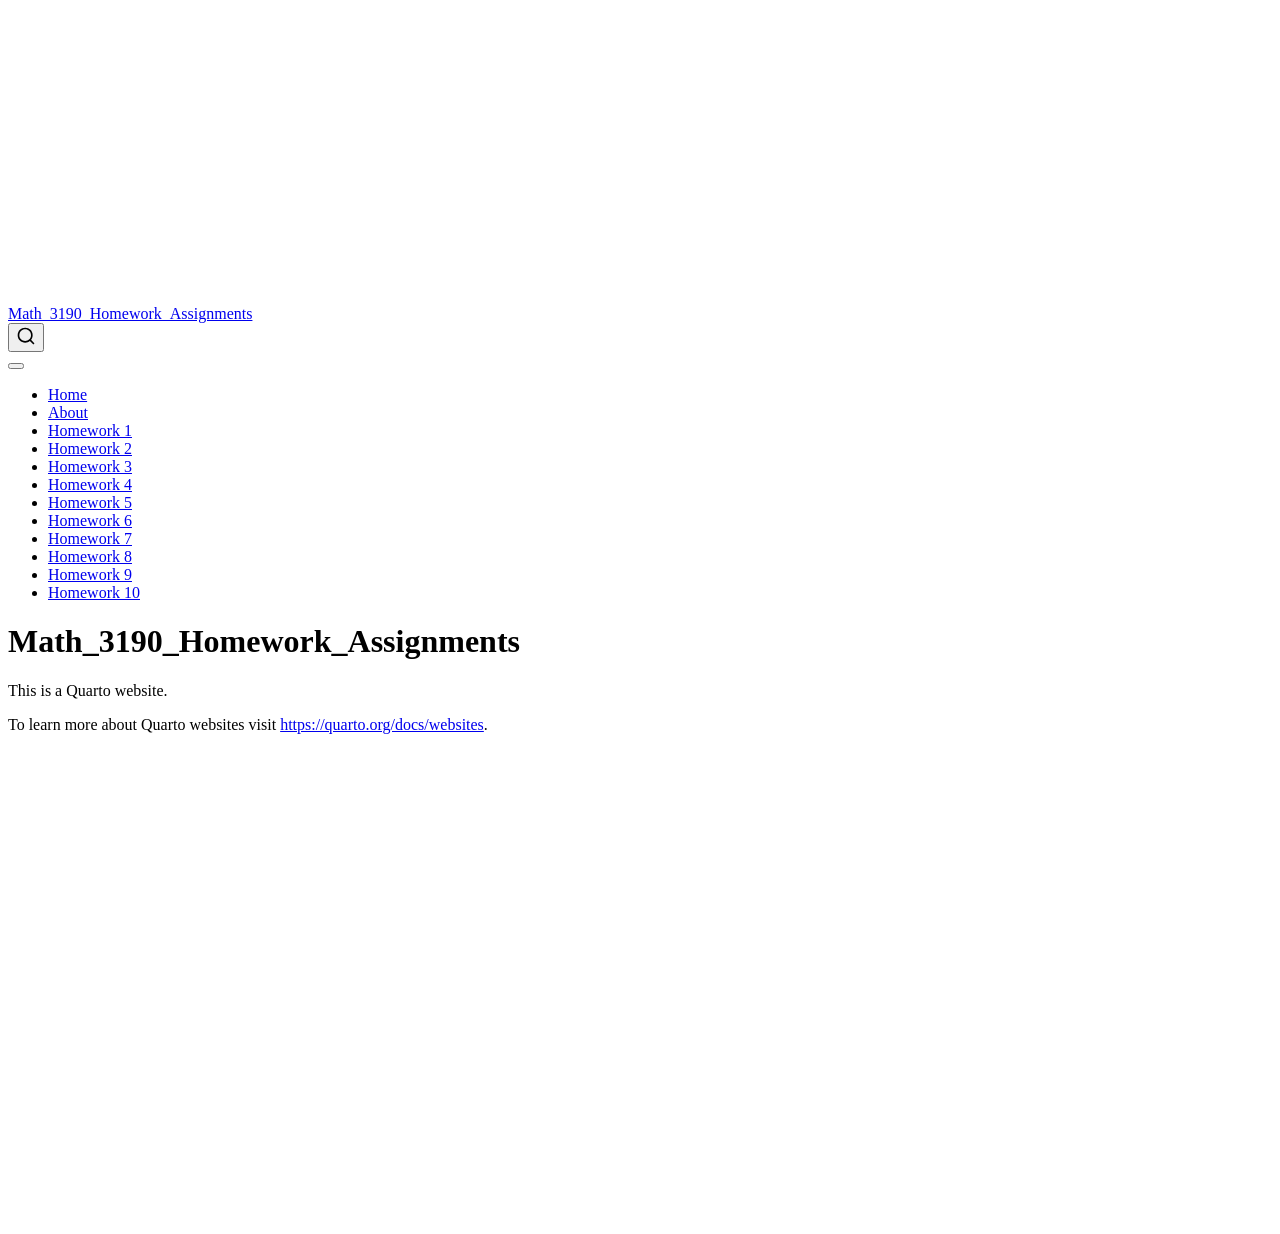
==== docs/index.html @ ed467b27 "Rendered Quarto Website Project" ====
<!DOCTYPE html>
<html xmlns="http://www.w3.org/1999/xhtml" lang="en" xml:lang="en"><head>

<meta charset="utf-8">
<meta name="generator" content="quarto-1.8.27">

<meta name="viewport" content="width=device-width, initial-scale=1.0, user-scalable=yes">


<title>Math_3190_Homework_Assignments</title>
<style>
code{white-space: pre-wrap;}
span.smallcaps{font-variant: small-caps;}
div.columns{display: flex; gap: min(4vw, 1.5em);}
div.column{flex: auto; overflow-x: auto;}
div.hanging-indent{margin-left: 1.5em; text-indent: -1.5em;}
ul.task-list{list-style: none;}
ul.task-list li input[type="checkbox"] {
  width: 0.8em;
  margin: 0 0.8em 0.2em -1em; /* quarto-specific, see https://github.com/quarto-dev/quarto-cli/issues/4556 */ 
  vertical-align: middle;
}
</style>


<script src="site_libs/quarto-nav/quarto-nav.js"></script>
<script src="site_libs/quarto-nav/headroom.min.js"></script>
<script src="site_libs/clipboard/clipboard.min.js"></script>
<script src="site_libs/quarto-search/autocomplete.umd.js"></script>
<script src="site_libs/quarto-search/fuse.min.js"></script>
<script src="site_libs/quarto-search/quarto-search.js"></script>
<meta name="quarto:offset" content="./">
<script src="site_libs/quarto-html/quarto.js" type="module"></script>
<script src="site_libs/quarto-html/tabsets/tabsets.js" type="module"></script>
<script src="site_libs/quarto-html/axe/axe-check.js" type="module"></script>
<script src="site_libs/quarto-html/popper.min.js"></script>
<script src="site_libs/quarto-html/tippy.umd.min.js"></script>
<script src="site_libs/quarto-html/anchor.min.js"></script>
<link href="site_libs/quarto-html/tippy.css" rel="stylesheet">
<link href="site_libs/quarto-html/quarto-syntax-highlighting-ed96de9b727972fe78a7b5d16c58bf87.css" rel="stylesheet" id="quarto-text-highlighting-styles">
<script src="site_libs/bootstrap/bootstrap.min.js"></script>
<link href="site_libs/bootstrap/bootstrap-icons.css" rel="stylesheet">
<link href="site_libs/bootstrap/bootstrap-5b4ad623e5705c0698d39aec6f10cf02.min.css" rel="stylesheet" append-hash="true" id="quarto-bootstrap" data-mode="light">
<script id="quarto-search-options" type="application/json">{
  "location": "navbar",
  "copy-button": false,
  "collapse-after": 3,
  "panel-placement": "end",
  "type": "overlay",
  "limit": 50,
  "keyboard-shortcut": [
    "f",
    "/",
    "s"
  ],
  "show-item-context": false,
  "language": {
    "search-no-results-text": "No results",
    "search-matching-documents-text": "matching documents",
    "search-copy-link-title": "Copy link to search",
    "search-hide-matches-text": "Hide additional matches",
    "search-more-match-text": "more match in this document",
    "search-more-matches-text": "more matches in this document",
    "search-clear-button-title": "Clear",
    "search-text-placeholder": "",
    "search-detached-cancel-button-title": "Cancel",
    "search-submit-button-title": "Submit",
    "search-label": "Search"
  }
}</script>


<link rel="stylesheet" href="styles.css">
</head>

<body class="nav-fixed quarto-light">

<div id="quarto-search-results"></div>
  <header id="quarto-header" class="headroom fixed-top">
    <nav class="navbar navbar-expand-lg " data-bs-theme="dark">
      <div class="navbar-container container-fluid">
      <div class="navbar-brand-container mx-auto">
    <a class="navbar-brand" href="./index.html">
    <span class="navbar-title">Math_3190_Homework_Assignments</span>
    </a>
  </div>
            <div id="quarto-search" class="" title="Search"></div>
          <button class="navbar-toggler" type="button" data-bs-toggle="collapse" data-bs-target="#navbarCollapse" aria-controls="navbarCollapse" role="menu" aria-expanded="false" aria-label="Toggle navigation" onclick="if (window.quartoToggleHeadroom) { window.quartoToggleHeadroom(); }">
  <span class="navbar-toggler-icon"></span>
</button>
          <div class="collapse navbar-collapse" id="navbarCollapse">
            <ul class="navbar-nav navbar-nav-scroll me-auto">
  <li class="nav-item">
    <a class="nav-link active" href="./index.html" aria-current="page"> 
<span class="menu-text">Home</span></a>
  </li>  
  <li class="nav-item">
    <a class="nav-link" href="./about.html"> 
<span class="menu-text">About</span></a>
  </li>  
  <li class="nav-item">
    <a class="nav-link" href="./Homework/Homework_1.html"> 
<span class="menu-text">Homework 1</span></a>
  </li>  
  <li class="nav-item">
    <a class="nav-link" href="./Homework/Homework_2.html"> 
<span class="menu-text">Homework 2</span></a>
  </li>  
  <li class="nav-item">
    <a class="nav-link" href="./Homework/Homework_3.html"> 
<span class="menu-text">Homework 3</span></a>
  </li>  
  <li class="nav-item">
    <a class="nav-link" href="./Homework/Homework_4.html"> 
<span class="menu-text">Homework 4</span></a>
  </li>  
  <li class="nav-item">
    <a class="nav-link" href="./Homework/Homework_5.html"> 
<span class="menu-text">Homework 5</span></a>
  </li>  
  <li class="nav-item">
    <a class="nav-link" href="./Homework/Homework_6.html"> 
<span class="menu-text">Homework 6</span></a>
  </li>  
  <li class="nav-item">
    <a class="nav-link" href="./Homework/Homework_7.html"> 
<span class="menu-text">Homework 7</span></a>
  </li>  
  <li class="nav-item">
    <a class="nav-link" href="./Homework/Homework_8.html"> 
<span class="menu-text">Homework 8</span></a>
  </li>  
  <li class="nav-item">
    <a class="nav-link" href="./Homework/Homework_9.html"> 
<span class="menu-text">Homework 9</span></a>
  </li>  
  <li class="nav-item">
    <a class="nav-link" href="./Homework/Homework_10.html"> 
<span class="menu-text">Homework 10</span></a>
  </li>  
</ul>
          </div> <!-- /navcollapse -->
            <div class="quarto-navbar-tools">
</div>
      </div> <!-- /container-fluid -->
    </nav>
</header>
<!-- content -->
<div id="quarto-content" class="quarto-container page-columns page-rows-contents page-layout-article page-navbar">
<!-- sidebar -->
<!-- margin-sidebar -->
    <div id="quarto-margin-sidebar" class="sidebar margin-sidebar zindex-bottom">
        
    </div>
<!-- main -->
<main class="content" id="quarto-document-content">

<header id="title-block-header" class="quarto-title-block default">
<div class="quarto-title">
<h1 class="title">Math_3190_Homework_Assignments</h1>
</div>



<div class="quarto-title-meta">

    
  
    
  </div>
  


</header>


<p>This is a Quarto website.</p>
<p>To learn more about Quarto websites visit <a href="https://quarto.org/docs/websites" class="uri">https://quarto.org/docs/websites</a>.</p>



</main> <!-- /main -->
<script id="quarto-html-after-body" type="application/javascript">
  window.document.addEventListener("DOMContentLoaded", function (event) {
    const icon = "";
    const anchorJS = new window.AnchorJS();
    anchorJS.options = {
      placement: 'right',
      icon: icon
    };
    anchorJS.add('.anchored');
    const isCodeAnnotation = (el) => {
      for (const clz of el.classList) {
        if (clz.startsWith('code-annotation-')) {                     
          return true;
        }
      }
      return false;
    }
    const onCopySuccess = function(e) {
      // button target
      const button = e.trigger;
      // don't keep focus
      button.blur();
      // flash "checked"
      button.classList.add('code-copy-button-checked');
      var currentTitle = button.getAttribute("title");
      button.setAttribute("title", "Copied!");
      let tooltip;
      if (window.bootstrap) {
        button.setAttribute("data-bs-toggle", "tooltip");
        button.setAttribute("data-bs-placement", "left");
        button.setAttribute("data-bs-title", "Copied!");
        tooltip = new bootstrap.Tooltip(button, 
          { trigger: "manual", 
            customClass: "code-copy-button-tooltip",
            offset: [0, -8]});
        tooltip.show();    
      }
      setTimeout(function() {
        if (tooltip) {
          tooltip.hide();
          button.removeAttribute("data-bs-title");
          button.removeAttribute("data-bs-toggle");
          button.removeAttribute("data-bs-placement");
        }
        button.setAttribute("title", currentTitle);
        button.classList.remove('code-copy-button-checked');
      }, 1000);
      // clear code selection
      e.clearSelection();
    }
    const getTextToCopy = function(trigger) {
      const outerScaffold = trigger.parentElement.cloneNode(true);
      const codeEl = outerScaffold.querySelector('code');
      for (const childEl of codeEl.children) {
        if (isCodeAnnotation(childEl)) {
          childEl.remove();
        }
      }
      return codeEl.innerText;
    }
    const clipboard = new window.ClipboardJS('.code-copy-button:not([data-in-quarto-modal])', {
      text: getTextToCopy
    });
    clipboard.on('success', onCopySuccess);
    if (window.document.getElementById('quarto-embedded-source-code-modal')) {
      const clipboardModal = new window.ClipboardJS('.code-copy-button[data-in-quarto-modal]', {
        text: getTextToCopy,
        container: window.document.getElementById('quarto-embedded-source-code-modal')
      });
      clipboardModal.on('success', onCopySuccess);
    }
      var localhostRegex = new RegExp(/^(?:http|https):\/\/localhost\:?[0-9]*\//);
      var mailtoRegex = new RegExp(/^mailto:/);
        var filterRegex = new RegExp('/' + window.location.host + '/');
      var isInternal = (href) => {
          return filterRegex.test(href) || localhostRegex.test(href) || mailtoRegex.test(href);
      }
      // Inspect non-navigation links and adorn them if external
     var links = window.document.querySelectorAll('a[href]:not(.nav-link):not(.navbar-brand):not(.toc-action):not(.sidebar-link):not(.sidebar-item-toggle):not(.pagination-link):not(.no-external):not([aria-hidden]):not(.dropdown-item):not(.quarto-navigation-tool):not(.about-link)');
      for (var i=0; i<links.length; i++) {
        const link = links[i];
        if (!isInternal(link.href)) {
          // undo the damage that might have been done by quarto-nav.js in the case of
          // links that we want to consider external
          if (link.dataset.originalHref !== undefined) {
            link.href = link.dataset.originalHref;
          }
        }
      }
    function tippyHover(el, contentFn, onTriggerFn, onUntriggerFn) {
      const config = {
        allowHTML: true,
        maxWidth: 500,
        delay: 100,
        arrow: false,
        appendTo: function(el) {
            return el.parentElement;
        },
        interactive: true,
        interactiveBorder: 10,
        theme: 'quarto',
        placement: 'bottom-start',
      };
      if (contentFn) {
        config.content = contentFn;
      }
      if (onTriggerFn) {
        config.onTrigger = onTriggerFn;
      }
      if (onUntriggerFn) {
        config.onUntrigger = onUntriggerFn;
      }
      window.tippy(el, config); 
    }
    const noterefs = window.document.querySelectorAll('a[role="doc-noteref"]');
    for (var i=0; i<noterefs.length; i++) {
      const ref = noterefs[i];
      tippyHover(ref, function() {
        // use id or data attribute instead here
        let href = ref.getAttribute('data-footnote-href') || ref.getAttribute('href');
        try { href = new URL(href).hash; } catch {}
        const id = href.replace(/^#\/?/, "");
        const note = window.document.getElementById(id);
        if (note) {
          return note.innerHTML;
        } else {
          return "";
        }
      });
    }
    const xrefs = window.document.querySelectorAll('a.quarto-xref');
    const processXRef = (id, note) => {
      // Strip column container classes
      const stripColumnClz = (el) => {
        el.classList.remove("page-full", "page-columns");
        if (el.children) {
          for (const child of el.children) {
            stripColumnClz(child);
          }
        }
      }
      stripColumnClz(note)
      if (id === null || id.startsWith('sec-')) {
        // Special case sections, only their first couple elements
        const container = document.createElement("div");
        if (note.children && note.children.length > 2) {
          container.appendChild(note.children[0].cloneNode(true));
          for (let i = 1; i < note.children.length; i++) {
            const child = note.children[i];
            if (child.tagName === "P" && child.innerText === "") {
              continue;
            } else {
              container.appendChild(child.cloneNode(true));
              break;
            }
          }
          if (window.Quarto?.typesetMath) {
            window.Quarto.typesetMath(container);
          }
          return container.innerHTML
        } else {
          if (window.Quarto?.typesetMath) {
            window.Quarto.typesetMath(note);
          }
          return note.innerHTML;
        }
      } else {
        // Remove any anchor links if they are present
        const anchorLink = note.querySelector('a.anchorjs-link');
        if (anchorLink) {
          anchorLink.remove();
        }
        if (window.Quarto?.typesetMath) {
          window.Quarto.typesetMath(note);
        }
        if (note.classList.contains("callout")) {
          return note.outerHTML;
        } else {
          return note.innerHTML;
        }
      }
    }
    for (var i=0; i<xrefs.length; i++) {
      const xref = xrefs[i];
      tippyHover(xref, undefined, function(instance) {
        instance.disable();
        let url = xref.getAttribute('href');
        let hash = undefined; 
        if (url.startsWith('#')) {
          hash = url;
        } else {
          try { hash = new URL(url).hash; } catch {}
        }
        if (hash) {
          const id = hash.replace(/^#\/?/, "");
          const note = window.document.getElementById(id);
          if (note !== null) {
            try {
              const html = processXRef(id, note.cloneNode(true));
              instance.setContent(html);
            } finally {
              instance.enable();
              instance.show();
            }
          } else {
            // See if we can fetch this
            fetch(url.split('#')[0])
            .then(res => res.text())
            .then(html => {
              const parser = new DOMParser();
              const htmlDoc = parser.parseFromString(html, "text/html");
              const note = htmlDoc.getElementById(id);
              if (note !== null) {
                const html = processXRef(id, note);
                instance.setContent(html);
              } 
            }).finally(() => {
              instance.enable();
              instance.show();
            });
          }
        } else {
          // See if we can fetch a full url (with no hash to target)
          // This is a special case and we should probably do some content thinning / targeting
          fetch(url)
          .then(res => res.text())
          .then(html => {
            const parser = new DOMParser();
            const htmlDoc = parser.parseFromString(html, "text/html");
            const note = htmlDoc.querySelector('main.content');
            if (note !== null) {
              // This should only happen for chapter cross references
              // (since there is no id in the URL)
              // remove the first header
              if (note.children.length > 0 && note.children[0].tagName === "HEADER") {
                note.children[0].remove();
              }
              const html = processXRef(null, note);
              instance.setContent(html);
            } 
          }).finally(() => {
            instance.enable();
            instance.show();
          });
        }
      }, function(instance) {
      });
    }
        let selectedAnnoteEl;
        const selectorForAnnotation = ( cell, annotation) => {
          let cellAttr = 'data-code-cell="' + cell + '"';
          let lineAttr = 'data-code-annotation="' +  annotation + '"';
          const selector = 'span[' + cellAttr + '][' + lineAttr + ']';
          return selector;
        }
        const selectCodeLines = (annoteEl) => {
          const doc = window.document;
          const targetCell = annoteEl.getAttribute("data-target-cell");
          const targetAnnotation = annoteEl.getAttribute("data-target-annotation");
          const annoteSpan = window.document.querySelector(selectorForAnnotation(targetCell, targetAnnotation));
          const lines = annoteSpan.getAttribute("data-code-lines").split(",");
          const lineIds = lines.map((line) => {
            return targetCell + "-" + line;
          })
          let top = null;
          let height = null;
          let parent = null;
          if (lineIds.length > 0) {
              //compute the position of the single el (top and bottom and make a div)
              const el = window.document.getElementById(lineIds[0]);
              top = el.offsetTop;
              height = el.offsetHeight;
              parent = el.parentElement.parentElement;
            if (lineIds.length > 1) {
              const lastEl = window.document.getElementById(lineIds[lineIds.length - 1]);
              const bottom = lastEl.offsetTop + lastEl.offsetHeight;
              height = bottom - top;
            }
            if (top !== null && height !== null && parent !== null) {
              // cook up a div (if necessary) and position it 
              let div = window.document.getElementById("code-annotation-line-highlight");
              if (div === null) {
                div = window.document.createElement("div");
                div.setAttribute("id", "code-annotation-line-highlight");
                div.style.position = 'absolute';
                parent.appendChild(div);
              }
              div.style.top = top - 2 + "px";
              div.style.height = height + 4 + "px";
              div.style.left = 0;
              let gutterDiv = window.document.getElementById("code-annotation-line-highlight-gutter");
              if (gutterDiv === null) {
                gutterDiv = window.document.createElement("div");
                gutterDiv.setAttribute("id", "code-annotation-line-highlight-gutter");
                gutterDiv.style.position = 'absolute';
                const codeCell = window.document.getElementById(targetCell);
                const gutter = codeCell.querySelector('.code-annotation-gutter');
                gutter.appendChild(gutterDiv);
              }
              gutterDiv.style.top = top - 2 + "px";
              gutterDiv.style.height = height + 4 + "px";
            }
            selectedAnnoteEl = annoteEl;
          }
        };
        const unselectCodeLines = () => {
          const elementsIds = ["code-annotation-line-highlight", "code-annotation-line-highlight-gutter"];
          elementsIds.forEach((elId) => {
            const div = window.document.getElementById(elId);
            if (div) {
              div.remove();
            }
          });
          selectedAnnoteEl = undefined;
        };
          // Handle positioning of the toggle
      window.addEventListener(
        "resize",
        throttle(() => {
          elRect = undefined;
          if (selectedAnnoteEl) {
            selectCodeLines(selectedAnnoteEl);
          }
        }, 10)
      );
      function throttle(fn, ms) {
      let throttle = false;
      let timer;
        return (...args) => {
          if(!throttle) { // first call gets through
              fn.apply(this, args);
              throttle = true;
          } else { // all the others get throttled
              if(timer) clearTimeout(timer); // cancel #2
              timer = setTimeout(() => {
                fn.apply(this, args);
                timer = throttle = false;
              }, ms);
          }
        };
      }
        // Attach click handler to the DT
        const annoteDls = window.document.querySelectorAll('dt[data-target-cell]');
        for (const annoteDlNode of annoteDls) {
          annoteDlNode.addEventListener('click', (event) => {
            const clickedEl = event.target;
            if (clickedEl !== selectedAnnoteEl) {
              unselectCodeLines();
              const activeEl = window.document.querySelector('dt[data-target-cell].code-annotation-active');
              if (activeEl) {
                activeEl.classList.remove('code-annotation-active');
              }
              selectCodeLines(clickedEl);
              clickedEl.classList.add('code-annotation-active');
            } else {
              // Unselect the line
              unselectCodeLines();
              clickedEl.classList.remove('code-annotation-active');
            }
          });
        }
    const findCites = (el) => {
      const parentEl = el.parentElement;
      if (parentEl) {
        const cites = parentEl.dataset.cites;
        if (cites) {
          return {
            el,
            cites: cites.split(' ')
          };
        } else {
          return findCites(el.parentElement)
        }
      } else {
        return undefined;
      }
    };
    var bibliorefs = window.document.querySelectorAll('a[role="doc-biblioref"]');
    for (var i=0; i<bibliorefs.length; i++) {
      const ref = bibliorefs[i];
      const citeInfo = findCites(ref);
      if (citeInfo) {
        tippyHover(citeInfo.el, function() {
          var popup = window.document.createElement('div');
          citeInfo.cites.forEach(function(cite) {
            var citeDiv = window.document.createElement('div');
            citeDiv.classList.add('hanging-indent');
            citeDiv.classList.add('csl-entry');
            var biblioDiv = window.document.getElementById('ref-' + cite);
            if (biblioDiv) {
              citeDiv.innerHTML = biblioDiv.innerHTML;
            }
            popup.appendChild(citeDiv);
          });
          return popup.innerHTML;
        });
      }
    }
  });
  </script>
</div> <!-- /content -->




</body></html>
---- docs/site_libs/quarto-html/tippy.css ----
.tippy-box[data-animation=fade][data-state=hidden]{opacity:0}[data-tippy-root]{max-width:calc(100vw - 10px)}.tippy-box{position:relative;background-color:#333;color:#fff;border-radius:4px;font-size:14px;line-height:1.4;white-space:normal;outline:0;transition-property:transform,visibility,opacity}.tippy-box[data-placement^=top]>.tippy-arrow{bottom:0}.tippy-box[data-placement^=top]>.tippy-arrow:before{bottom:-7px;left:0;border-width:8px 8px 0;border-top-color:initial;transform-origin:center top}.tippy-box[data-placement^=bottom]>.tippy-arrow{top:0}.tippy-box[data-placement^=bottom]>.tippy-arrow:before{top:-7px;left:0;border-width:0 8px 8px;border-bottom-color:initial;transform-origin:center bottom}.tippy-box[data-placement^=left]>.tippy-arrow{right:0}.tippy-box[data-placement^=left]>.tippy-arrow:before{border-width:8px 0 8px 8px;border-left-color:initial;right:-7px;transform-origin:center left}.tippy-box[data-placement^=right]>.tippy-arrow{left:0}.tippy-box[data-placement^=right]>.tippy-arrow:before{left:-7px;border-width:8px 8px 8px 0;border-right-color:initial;transform-origin:center right}.tippy-box[data-inertia][data-state=visible]{transition-timing-function:cubic-bezier(.54,1.5,.38,1.11)}.tippy-arrow{width:16px;height:16px;color:#333}.tippy-arrow:before{content:"";position:absolute;border-color:transparent;border-style:solid}.tippy-content{position:relative;padding:5px 9px;z-index:1}
---- docs/site_libs/quarto-html/quarto-syntax-highlighting-ed96de9b727972fe78a7b5d16c58bf87.css ----
/* quarto syntax highlight colors */
:root {
  --quarto-hl-ot-color: #003B4F;
  --quarto-hl-at-color: #657422;
  --quarto-hl-ss-color: #20794D;
  --quarto-hl-an-color: #5E5E5E;
  --quarto-hl-fu-color: #4758AB;
  --quarto-hl-st-color: #20794D;
  --quarto-hl-cf-color: #003B4F;
  --quarto-hl-op-color: #5E5E5E;
  --quarto-hl-er-color: #AD0000;
  --quarto-hl-bn-color: #AD0000;
  --quarto-hl-al-color: #AD0000;
  --quarto-hl-va-color: #111111;
  --quarto-hl-bu-color: inherit;
  --quarto-hl-ex-color: inherit;
  --quarto-hl-pp-color: #AD0000;
  --quarto-hl-in-color: #5E5E5E;
  --quarto-hl-vs-color: #20794D;
  --quarto-hl-wa-color: #5E5E5E;
  --quarto-hl-do-color: #5E5E5E;
  --quarto-hl-im-color: #00769E;
  --quarto-hl-ch-color: #20794D;
  --quarto-hl-dt-color: #AD0000;
  --quarto-hl-fl-color: #AD0000;
  --quarto-hl-co-color: #5E5E5E;
  --quarto-hl-cv-color: #5E5E5E;
  --quarto-hl-cn-color: #8f5902;
  --quarto-hl-sc-color: #5E5E5E;
  --quarto-hl-dv-color: #AD0000;
  --quarto-hl-kw-color: #003B4F;
}

/* other quarto variables */
:root {
  --quarto-font-monospace: SFMono-Regular, Menlo, Monaco, Consolas, "Liberation Mono", "Courier New", monospace;
}

/* syntax highlight based on Pandoc's rules */
pre > code.sourceCode > span {
  color: #003B4F;
}

code.sourceCode > span {
  color: #003B4F;
}

div.sourceCode,
div.sourceCode pre.sourceCode {
  color: #003B4F;
}

/* Normal */
code span {
  color: #003B4F;
}

/* Alert */
code span.al {
  color: #AD0000;
  font-style: inherit;
}

/* Annotation */
code span.an {
  color: #5E5E5E;
  font-style: inherit;
}

/* Attribute */
code span.at {
  color: #657422;
  font-style: inherit;
}

/* BaseN */
code span.bn {
  color: #AD0000;
  font-style: inherit;
}

/* BuiltIn */
code span.bu {
  font-style: inherit;
}

/* ControlFlow */
code span.cf {
  color: #003B4F;
  font-weight: bold;
  font-style: inherit;
}

/* Char */
code span.ch {
  color: #20794D;
  font-style: inherit;
}

/* Constant */
code span.cn {
  color: #8f5902;
  font-style: inherit;
}

/* Comment */
code span.co {
  color: #5E5E5E;
  font-style: inherit;
}

/* CommentVar */
code span.cv {
  color: #5E5E5E;
  font-style: italic;
}

/* Documentation */
code span.do {
  color: #5E5E5E;
  font-style: italic;
}

/* DataType */
code span.dt {
  color: #AD0000;
  font-style: inherit;
}

/* DecVal */
code span.dv {
  color: #AD0000;
  font-style: inherit;
}

/* Error */
code span.er {
  color: #AD0000;
  font-style: inherit;
}

/* Extension */
code span.ex {
  font-style: inherit;
}

/* Float */
code span.fl {
  color: #AD0000;
  font-style: inherit;
}

/* Function */
code span.fu {
  color: #4758AB;
  font-style: inherit;
}

/* Import */
code span.im {
  color: #00769E;
  font-style: inherit;
}

/* Information */
code span.in {
  color: #5E5E5E;
  font-style: inherit;
}

/* Keyword */
code span.kw {
  color: #003B4F;
  font-weight: bold;
  font-style: inherit;
}

/* Operator */
code span.op {
  color: #5E5E5E;
  font-style: inherit;
}

/* Other */
code span.ot {
  color: #003B4F;
  font-style: inherit;
}

/* Preprocessor */
code span.pp {
  color: #AD0000;
  font-style: inherit;
}

/* SpecialChar */
code span.sc {
  color: #5E5E5E;
  font-style: inherit;
}

/* SpecialString */
code span.ss {
  color: #20794D;
  font-style: inherit;
}

/* String */
code span.st {
  color: #20794D;
  font-style: inherit;
}

/* Variable */
code span.va {
  color: #111111;
  font-style: inherit;
}

/* VerbatimString */
code span.vs {
  color: #20794D;
  font-style: inherit;
}

/* Warning */
code span.wa {
  color: #5E5E5E;
  font-style: italic;
}

.prevent-inlining {
  content: "</";
}

/*# sourceMappingURL=0920dd6d7437995b8cdf7429764427b1.css.map */
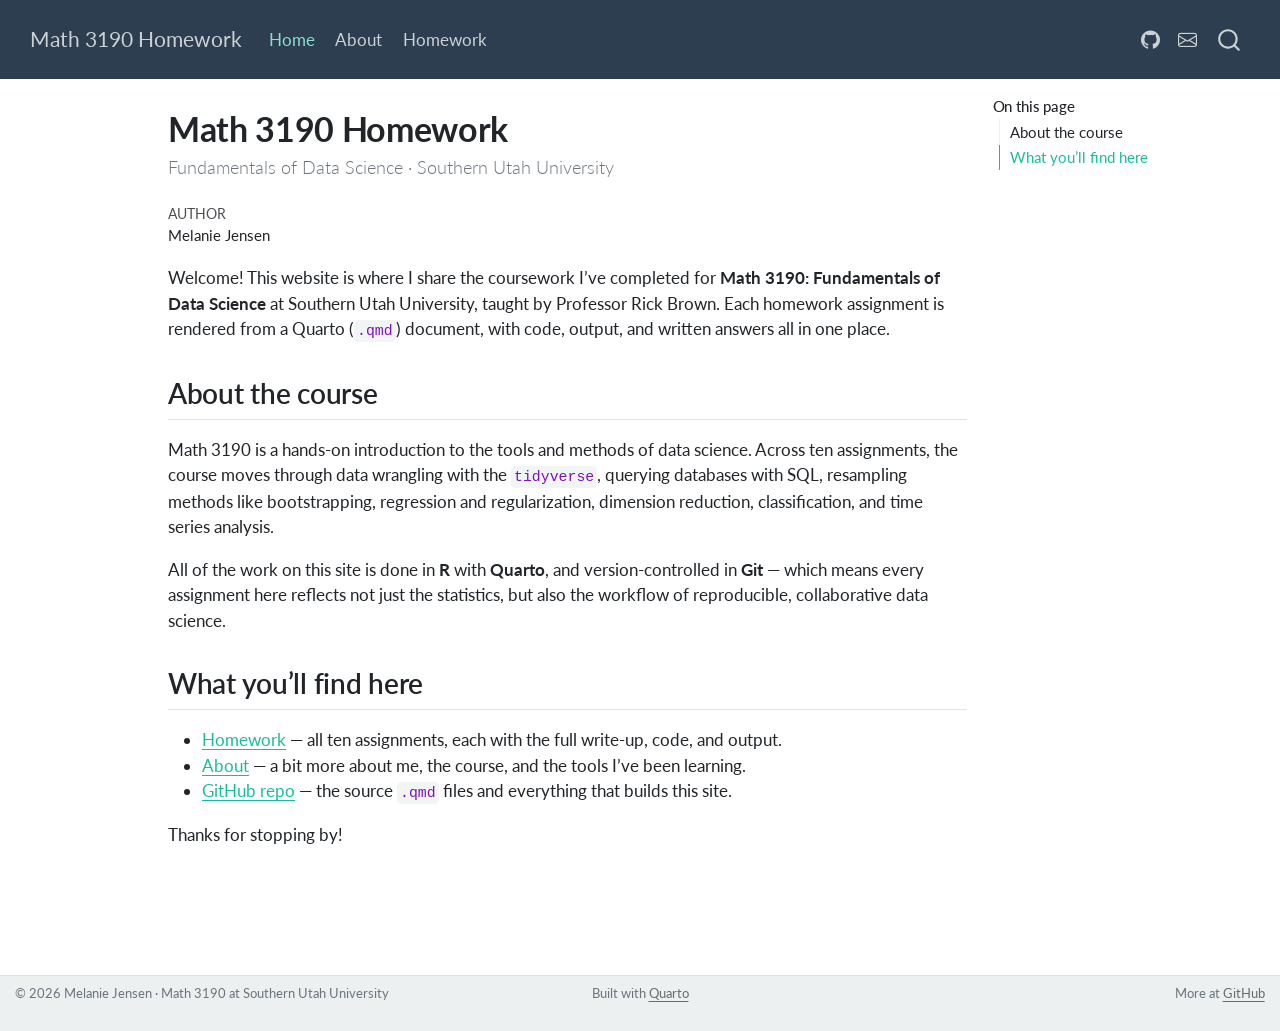
==== commit 6ce9aa33: "Render site with updated homework descriptions" ====
--- a/docs/index.html
+++ b/docs/index.html
@@ -6,8 +6,9 @@
 
 <meta name="viewport" content="width=device-width, initial-scale=1.0, user-scalable=yes">
 
-
-<title>Math_3190_Homework_Assignments</title>
+<meta name="author" content="Melanie Jensen">
+
+<title>Math 3190 Homework</title>
 <style>
 code{white-space: pre-wrap;}
 span.smallcaps{font-variant: small-caps;}
@@ -40,7 +41,7 @@
 <link href="site_libs/quarto-html/quarto-syntax-highlighting-ed96de9b727972fe78a7b5d16c58bf87.css" rel="stylesheet" id="quarto-text-highlighting-styles">
 <script src="site_libs/bootstrap/bootstrap.min.js"></script>
 <link href="site_libs/bootstrap/bootstrap-icons.css" rel="stylesheet">
-<link href="site_libs/bootstrap/bootstrap-5b4ad623e5705c0698d39aec6f10cf02.min.css" rel="stylesheet" append-hash="true" id="quarto-bootstrap" data-mode="light">
+<link href="site_libs/bootstrap/bootstrap-8c3a547e10a8c3de9f014f5e0407a995.min.css" rel="stylesheet" append-hash="true" id="quarto-bootstrap" data-mode="light">
 <script id="quarto-search-options" type="application/json">{
   "location": "navbar",
   "copy-button": false,
@@ -81,7 +82,7 @@
       <div class="navbar-container container-fluid">
       <div class="navbar-brand-container mx-auto">
     <a class="navbar-brand" href="./index.html">
-    <span class="navbar-title">Math_3190_Homework_Assignments</span>
+    <span class="navbar-title">Math 3190 Homework</span>
     </a>
   </div>
             <div id="quarto-search" class="" title="Search"></div>
@@ -99,44 +100,20 @@
 <span class="menu-text">About</span></a>
   </li>  
   <li class="nav-item">
-    <a class="nav-link" href="./Homework/Homework_1.html"> 
-<span class="menu-text">Homework 1</span></a>
+    <a class="nav-link" href="./Homework/index.html"> 
+<span class="menu-text">Homework</span></a>
   </li>  
-  <li class="nav-item">
-    <a class="nav-link" href="./Homework/Homework_2.html"> 
-<span class="menu-text">Homework 2</span></a>
+</ul>
+            <ul class="navbar-nav navbar-nav-scroll ms-auto">
+  <li class="nav-item compact">
+    <a class="nav-link" href="https://github.com/mjens328/Math_3190_Homework_Assignments"> <i class="bi bi-github" role="img" aria-label="GitHub">
+</i> 
+<span class="menu-text"></span></a>
   </li>  
-  <li class="nav-item">
-    <a class="nav-link" href="./Homework/Homework_3.html"> 
-<span class="menu-text">Homework 3</span></a>
-  </li>  
-  <li class="nav-item">
-    <a class="nav-link" href="./Homework/Homework_4.html"> 
-<span class="menu-text">Homework 4</span></a>
-  </li>  
-  <li class="nav-item">
-    <a class="nav-link" href="./Homework/Homework_5.html"> 
-<span class="menu-text">Homework 5</span></a>
-  </li>  
-  <li class="nav-item">
-    <a class="nav-link" href="./Homework/Homework_6.html"> 
-<span class="menu-text">Homework 6</span></a>
-  </li>  
-  <li class="nav-item">
-    <a class="nav-link" href="./Homework/Homework_7.html"> 
-<span class="menu-text">Homework 7</span></a>
-  </li>  
-  <li class="nav-item">
-    <a class="nav-link" href="./Homework/Homework_8.html"> 
-<span class="menu-text">Homework 8</span></a>
-  </li>  
-  <li class="nav-item">
-    <a class="nav-link" href="./Homework/Homework_9.html"> 
-<span class="menu-text">Homework 9</span></a>
-  </li>  
-  <li class="nav-item">
-    <a class="nav-link" href="./Homework/Homework_10.html"> 
-<span class="menu-text">Homework 10</span></a>
+  <li class="nav-item compact">
+    <a class="nav-link" href="mailto:meljensen328@gmail.com"> <i class="bi bi-envelope" role="img" aria-label="Email">
+</i> 
+<span class="menu-text"></span></a>
   </li>  
 </ul>
           </div> <!-- /navcollapse -->
@@ -149,21 +126,35 @@
 <div id="quarto-content" class="quarto-container page-columns page-rows-contents page-layout-article page-navbar">
 <!-- sidebar -->
 <!-- margin-sidebar -->
-    <div id="quarto-margin-sidebar" class="sidebar margin-sidebar zindex-bottom">
-        
+    <div id="quarto-margin-sidebar" class="sidebar margin-sidebar">
+        <nav id="TOC" role="doc-toc" class="toc-active">
+    <h2 id="toc-title">On this page</h2>
+   
+  <ul>
+  <li><a href="#about-the-course" id="toc-about-the-course" class="nav-link active" data-scroll-target="#about-the-course">About the course</a></li>
+  <li><a href="#what-youll-find-here" id="toc-what-youll-find-here" class="nav-link" data-scroll-target="#what-youll-find-here">What you’ll find here</a></li>
+  </ul>
+</nav>
     </div>
 <!-- main -->
 <main class="content" id="quarto-document-content">
 
 <header id="title-block-header" class="quarto-title-block default">
 <div class="quarto-title">
-<h1 class="title">Math_3190_Homework_Assignments</h1>
+<h1 class="title">Math 3190 Homework</h1>
+<p class="subtitle lead">Fundamentals of Data Science · Southern Utah University</p>
 </div>
 
 
 
 <div class="quarto-title-meta">
 
+    <div>
+    <div class="quarto-title-meta-heading">Author</div>
+    <div class="quarto-title-meta-contents">
+             <p>Melanie Jensen </p>
+          </div>
+  </div>
     
   
     
@@ -174,10 +165,23 @@
 </header>
 
 
-<p>This is a Quarto website.</p>
-<p>To learn more about Quarto websites visit <a href="https://quarto.org/docs/websites" class="uri">https://quarto.org/docs/websites</a>.</p>
-
-
+<p>Welcome! This website is where I share the coursework I’ve completed for <strong>Math 3190: Fundamentals of Data Science</strong> at Southern Utah University, taught by Professor Rick Brown. Each homework assignment is rendered from a Quarto (<code>.qmd</code>) document, with code, output, and written answers all in one place.</p>
+<section id="about-the-course" class="level2">
+<h2 class="anchored" data-anchor-id="about-the-course">About the course</h2>
+<p>Math 3190 is a hands-on introduction to the tools and methods of data science. Across ten assignments, the course moves through data wrangling with the <code>tidyverse</code>, querying databases with SQL, resampling methods like bootstrapping, regression and regularization, dimension reduction, classification, and time series analysis.</p>
+<p>All of the work on this site is done in <strong>R</strong> with <strong>Quarto</strong>, and version-controlled in <strong>Git</strong> — which means every assignment here reflects not just the statistics, but also the workflow of reproducible, collaborative data science.</p>
+</section>
+<section id="what-youll-find-here" class="level2">
+<h2 class="anchored" data-anchor-id="what-youll-find-here">What you’ll find here</h2>
+<ul>
+<li><strong><a href="./Homework/index.html">Homework</a></strong> — all ten assignments, each with the full write-up, code, and output.</li>
+<li><strong><a href="./about.html">About</a></strong> — a bit more about me, the course, and the tools I’ve been learning.</li>
+<li><strong><a href="https://github.com/mjens328/Math_3190_Homework_Assignments">GitHub repo</a></strong> — the source <code>.qmd</code> files and everything that builds this site.</li>
+</ul>
+<p>Thanks for stopping by!</p>
+
+
+</section>
 
 </main> <!-- /main -->
 <script id="quarto-html-after-body" type="application/javascript">
@@ -267,6 +271,11 @@
           if (link.dataset.originalHref !== undefined) {
             link.href = link.dataset.originalHref;
           }
+            // target, if specified
+            link.setAttribute("target", "_blank");
+            if (link.getAttribute("rel") === null) {
+              link.setAttribute("rel", "noopener");
+            }
         }
       }
     function tippyHover(el, contentFn, onTriggerFn, onUntriggerFn) {
@@ -581,6 +590,19 @@
   });
   </script>
 </div> <!-- /content -->
+<footer class="footer">
+  <div class="nav-footer">
+    <div class="nav-footer-left">
+<p>© 2026 Melanie Jensen · Math 3190 at Southern Utah University</p>
+</div>   
+    <div class="nav-footer-center">
+<p>Built with <a href="https://quarto.org/">Quarto</a></p>
+</div>
+    <div class="nav-footer-right">
+<p>More at <a href="https://github.com/mjens328/Math_3190_Homework_Assignments">GitHub</a></p>
+</div>
+  </div>
+</footer>
 
 
 
--- a/docs/styles.css
+++ b/docs/styles.css
@@ -0,0 +1,61 @@
+/* ===========================================================
+   Math 3190 Homework — small polish on top of the Flatly theme
+   =========================================================== */
+
+/* A little more breathing room in the main content area */
+main.content {
+  padding-top: 1rem;
+  padding-bottom: 2rem;
+}
+
+/* Slightly tighter, classier headings */
+h1, h2, h3, h4 {
+  letter-spacing: -0.01em;
+}
+
+h1.title {
+  font-weight: 700;
+  margin-bottom: 0.25rem;
+}
+
+.subtitle {
+  color: #6c757d;
+  font-size: 1.05rem;
+  margin-bottom: 1.5rem;
+}
+
+/* Homework landing-page cards */
+.grid .g-col-12 h3 {
+  margin-top: 0;
+  font-size: 1.1rem;
+  margin-bottom: 0.25rem;
+}
+
+.grid .g-col-12 {
+  border: 1px solid #e9ecef;
+  border-radius: 0.5rem;
+  padding: 1rem 1.25rem;
+  background-color: #ffffff;
+  transition: box-shadow 0.15s ease-in-out, transform 0.15s ease-in-out;
+}
+
+.grid .g-col-12:hover {
+  box-shadow: 0 4px 16px rgba(0, 0, 0, 0.08);
+  transform: translateY(-1px);
+}
+
+.grid .g-col-12 em {
+  color: #6c757d;
+  font-size: 0.9rem;
+}
+
+/* Footer: a touch more elegant */
+.page-footer, .nav-footer {
+  font-size: 0.9rem;
+  color: #6c757d;
+}
+
+/* Keep code blocks readable */
+pre.sourceCode {
+  border-radius: 0.4rem;
+}
